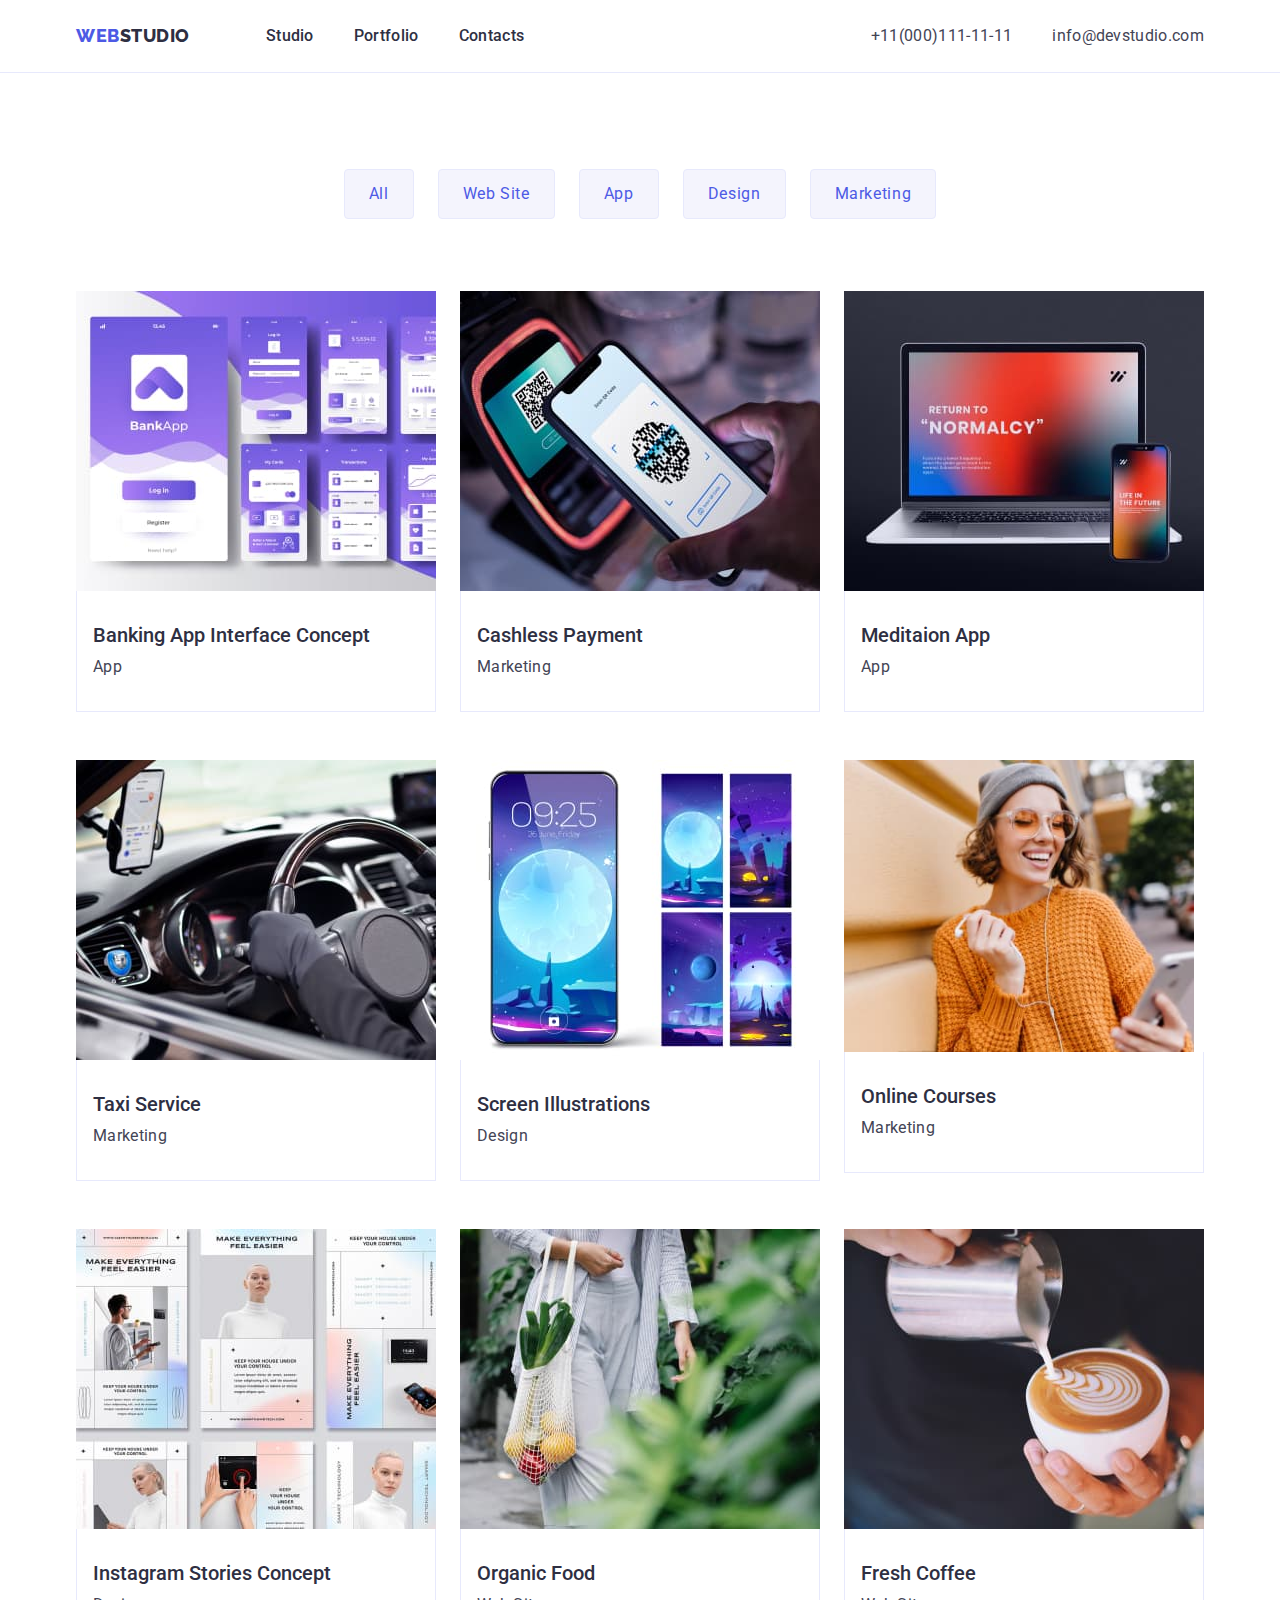
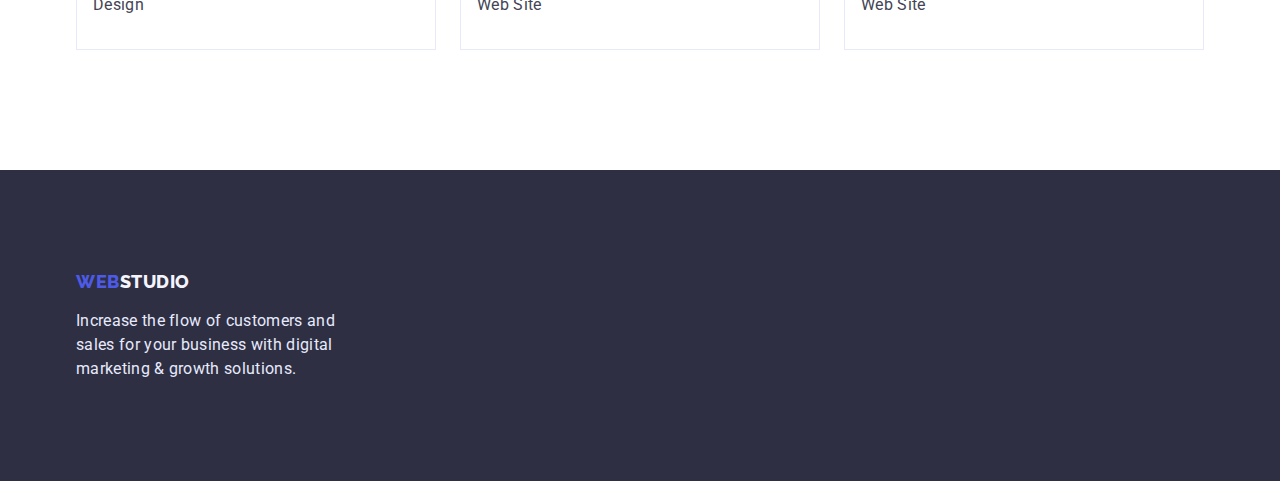
==== portfolio.html @ d16ca0e7 "Initial commit" ====
<!DOCTYPE html>
<html lang="en">
  <head>
    <meta charset="UTF-8" />
    <meta http-equiv="X-UA-Compatible" content="IE=edge" />
    <meta name="viewport" content="width=device-width, initial-scale=1.0" />
    <title>Web Studio</title>
    <!-- Modern normalize -->
    <link
      rel="stylesheet"
      href="https://cdn.jsdelivr.net/npm/modern-normalize@1.1.0/modern-normalize.min.css"
    />
    <!-- Fonts -->
    <link rel="preconnect" href="https://fonts.googleapis.com" />
    <link rel="preconnect" href="https://fonts.gstatic.com" crossorigin />
    <link
      href="https://fonts.googleapis.com/css2?family=Raleway:wght@800&family=Roboto:wght@400;500;700;900&display=swap"
      rel="stylesheet"
    />
    <link rel="stylesheet" href="./css/styles.css" />
  </head>
  <body>
    <!-- Header -->
    <header class="header">
      <div class="header-container container">
        <a class="header-logo-link" href="./index.html">
          <span class="logo">WEB</span><span>STUDIO</span></a
        >
        <nav class="header-nav">
          <ul class="site-nav list">
            <li class="site-nav-item">
              <a class="header-link" href="./index.html">Studio</a>
            </li>
            <li class="site-nav-item">
              <a class="header-link" href="./portfolio.html">Portfolio</a>
            </li>
            <li class="site-nav-item">
              <a class="header-link" href="">Contacts</a>
            </li>
          </ul>
        </nav>
        <address class="header-adress">
          <ul class="adress-nav list">
            <li class="adress-nav-item">
              <a class="adress-link" href="tel:+11(000)111-11-11"
                >+11(000)111-11-11</a
              >
            </li>
            <li class="adress-nav-item">
              <a class="adress-link" href="mailto:info@devstudio.com"
                >info@devstudio.com</a
              >
            </li>
          </ul>
        </address>
      </div>
    </header>

    <!-- Portfolio section -->

    <main>
      <section class="portfolio-section section">
        <div class="container">
          <!-- Hidden H1 -->
          <h1 hidden>Portfolio sections</h1>
          <ul class="btn-list list">
            <li>
              <button class="btn" type="button">All</button>
            </li>
            <li>
              <button class="btn" type="button">Web Site</button>
            </li>
            <li>
              <button class="btn" type="button">App</button>
            </li>
            <li>
              <button class="btn" type="button">Design</button>
            </li>
            <li>
              <button class="btn" type="button">Marketing</button>
            </li>
          </ul>
          <ul class="portfolio-list list">
            <li class="portfolio-list-item">
              <img src="./images/portfolio/project1.jpg"Bank app" width="360" />
              <div class="portfolio-wrapper">
                <h2 class="section-sub-title">Banking App Interface Concept</h2>
                <p class="section-text">App</p>
              </div>
            </li>
            <li class="portfolio-list-item">
              <img
                src="./images/portfolio/project2.jpg"
                alt="Payment"
                width="360"
              />
              <div class="portfolio-wrapper">
                <h2 class="section-sub-title">Cashless Payment</h2>
                <p class="section-text">Marketing</p>
              </div>
            </li>
            <li class="portfolio-list-item">
              <img
                src="./images/portfolio/project3.jpg"
                alt="Meditacion"
                width="360"
              />
              <div class="portfolio-wrapper">
                <h2 class="section-sub-title">Meditaion App</h2>
                <p class="section-text">App</p>
              </div>
            </li>
            <li class="portfolio-list-item">
              <img
                src="./images/portfolio/project4.jpg"
                alt="Taxi"
                width="360"
              />
              <div class="portfolio-wrapper">
                <h2 class="section-sub-title">Taxi Service</h2>
                <p class="section-text">Marketing</p>
              </div>
            </li>
            <li class="portfolio-list-item">
              <img
                src="./images/portfolio/project5.jpg"
                alt="Design"
                width="360"
              />
              <div class="portfolio-wrapper">
                <h2 class="section-sub-title">Screen Illustrations</h2>
                <p class="section-text">Design</p>
              </div>
            </li>
            <li class="portfolio-list-item">
              <img
                src="./images/portfolio/project6.jpg"
                alt="Coursers"
                width="350"
              />
              <div class="portfolio-wrapper">
                <h2 class="section-sub-title">Online Courses</h2>
                <p class="section-text">Marketing</p>
              </div>
            </li>
            <li class="portfolio-list-item">
              <img
                src="./images/portfolio/project7.jpg"
                alt="Instagram concept"
                width="360"
              />
              <div class="portfolio-wrapper">
                <h2 class="section-sub-title">Instagram Stories Concept</h2>
                <p class="section-text">Design</p>
              </div>
            </li>
            <li class="portfolio-list-item">
              <img
                src="./images/portfolio/project8.jpg"
                alt="Food"
                width="360"
              />
              <div class="portfolio-wrapper">
                <h2 class="section-sub-title">Organic Food</h2>
                <p class="section-text">Web Site</p>
              </div>
            </li>
            <li class="portfolio-list-item">
              <img
                src="./images/portfolio/project9.jpg"
                alt="Coffee"
                width="360"
              />
              <div class="portfolio-wrapper">
                <h2 class="section-sub-title">Fresh Coffee</h2>
                <p class="section-text">Web Site</p>
              </div>
            </li>
          </ul>
        </div>
      </section>
    </main>

    <!-- Footer -->

    <footer class="footer-section section">
      <div class="container">
        <a class="footer-logo-link" href="./index.html"
          ><span class="logo">WEB</span><span>STUDIO</span>
        </a>
        <p class="footer-text">
          Increase the flow of customers and sales for your business with
          digital marketing &#38; growth solutions.
        </p>
      </div>
    </footer>
  </body>
</html>
---- css/styles.css ----
/**
  |============================
  | Styles for WEBSTUDIO page 
  |============================
*/
/* цвет основного текста #2E2F42 */
/* вторичный цвет текста  #434455 */
/* белый цвет #FFFFFF */
/* светлый цвет для лого #F4F4FD */
/* светлый цвет в футере #E7E9FC */
/* акцент на кнопке #4D5AE5 */

html {
  box-sizing: border-box;
}
*,
*::before,
*::after {
  box-sizing: inherit;
}
:root {
  --logo-color: #4d5ae5;
  --hover-color: #404bbf;
  --text-color: #434455;
  --title-text-color: #2e2f42;
  --accent-color: #4d5ae5;
  --white-color: #ffffff;
  --logo-light-color: #f4f4fd;
  --footer-color: #e7e9fc;
  --backgroind-color: #2e2f42;
  --color-light: #f4f4fd;
  --button-color: #404bbf;

  /* Others */

  --indent: 24px;
  --items1: 3;
  --items2: 4;
  --items3: 2;
}

body {
  background-color: var(--white-color);
  color: var(--text-color);
  font-family: "Roboto";
  font-size: 16px;
  margin: 0;
}
img {
  display: block;
  max-width: 100%;
  height: auto;
}

h1,
h2,
h3,
h4,
h5,
h6,
p,
ul {
  margin: 0;
}
.list {
  padding: 0;
  margin: 0;
  list-style-type: none;
}
.container {
  max-width: 1158px;
  padding-left: 15px;
  padding-right: 15px;
  margin: 0 auto;
  /* outline: 2px solid red; */
}

.section {
  padding-top: 120px;
  padding-bottom: 120px;
}

/* Header section */
/* Styles logo */
.header {
  border-bottom: 1px solid #e7e9fc;
}
.header-container {
  display: flex;
  align-items: center;
}
.header-logo-link {
  font-family: "Raleway";
  font-weight: 800;
  font-size: 18px;
  line-height: 1.3;
  letter-spacing: 0.03em;
  text-transform: uppercase;
  color: var(--title-text-color);
  text-decoration: none;
  margin-right: 76px;
}

.logo {
  color: var(--logo-color);
}

/* Styles Header list */
.list {
  list-style-type: none;
}

.header-link {
  padding-top: 24px;
  padding-bottom: 24px;
  display: block;
  color: var(--title-text-color);
  text-decoration: none;
  font-weight: 500;
  line-height: 1.5;
  letter-spacing: 0.02em;
}

.header-link:hover,
.header-link:focus {
  color: var(--hover-color);
}
.header-nav {
  margin-right: auto;
}
.site-nav {
  display: flex;
  gap: 40px;
}

/* .site-nav-item:not(:last-child) {
  /* margin-right: 40px; */

/* Styles adress */
.adress-nav {
  display: flex;
  align-items: center;
  gap: 40px;
}
/* .adress-nav-item:not(:last-child) {
  margin-right: 40px;
} */
.adress-link {
  font-style: normal;
  line-height: 1.5;
  letter-spacing: 0.02em;
  color: var(--text-color);
  text-decoration: none;
  padding-top: 24px;
  padding-bottom: 24px;
}

.adress-link:hover,
.adress-link:focus {
  color: var(--hover-color);
}

/* Hero section */
.hero {
  text-align: center;
  background-color: var(--backgroind-color);
  padding-top: 188px;
  padding-bottom: 188px;
}
.hero-title {
  margin: 0 auto;
  margin-bottom: 48px;
  color: var(--white-color);
  font-size: 56px;
  line-height: 1.07;
  letter-spacing: 0.02em;
  max-width: 498px;
  text-align: center;
}

/* Button */
.button {
  display: inline-block;
  padding: 16px 32px;
  font-weight: 500;
  font-size: 16px;
  line-height: 1.5;
  align-items: center;
  letter-spacing: 0.04em;
  color: var(--white-color);
  background-color: var(--accent-color);
  cursor: pointer;
  border: none;
  border-radius: 4px;
}
.button:hover,
.button:focus {
  background: var(--button-color);
}

/* Main section */
/* Section features */
.feature-section {
  padding-bottom: 0;
}
.feature-list {
  display: flex;
  gap: var(--indent);
}

/* --indent: 24px;
  --items1: 3;
  --items2: 4; */

.feature-list-item {
  flex-basis: calc((100% - (var(--indent) * var(--items1))) / var(--items2));
}
/* .feature-list-item:not(:last-child) {
  margin-right: 24px;
} */

.section-sub-title {
  margin-top: 0;
  margin-bottom: 8px;
  color: var(--title-text-color);
  font-weight: 500;
  font-size: 20px;
  line-height: 1.2;
}
.section-text {
  margin-top: 0;
  margin-bottom: 0;
  font-variant: var(--text-color);
  line-height: 1.5;
  letter-spacing: 0.02em;
}

.gallery-list {
  display: flex;
  gap: var(--indent);
}
/* --indent: 24px;
  --items1: 3;
  --items2: 4; */
.gallery-list-item {
  flex-basis: calc((100% - (var(--indent) * var(--items3))) / var(--items1));
}
/* .gallery-list-item:not(:last-child) {
  margin-right: 24px;
} */

/* About work section */
.section-title {
  font-size: 36px;
  line-height: 1.1;
  text-align: center;
  letter-spacing: 0.02em;
  text-transform: capitalize;
  color: var(--title-text-color);
  margin-bottom: 72px;
}
.team-card {
  display: flex;
  align-items: center;
  gap: var(--indent);
}
/* --indent: 24px;
  --items1: 3;
  --items2: 4;
  --items3: 2; */
.team-card-item {
  border: 0, 5px solid var(--color-light);
  background: var(--white-color);
  border-radius: 0px 0px 4px 4px;
  flex-basis: calc((100% - (var(--indent) * var(--items1))) / var(--items2));
}
/* .team-card-item:not(:last-child) {
  margin-right: 24px;
} */
/* .list > .item {
  padding-top: 72px;
} */
/* About team section */
.team-section {
  background: var(--color-light);
}
.team-wrapper {
  padding-top: 32px;
  padding-right: 16px;
  padding-bottom: 32px;
  padding-left: 16px;
  text-align: center;
}
.section-work {
  padding-bottom: 120px;
}
.team-work {
  background-color: var(--color-light);
  padding-bottom: 120px;
}
/* Footer */

.footer-section {
  background-color: var(--backgroind-color);
  padding-top: 100px;
  padding-bottom: 100px;
}
.footer-logo-link {
  font-family: "Raleway";
  font-style: normal;
  font-weight: 800;
  font-size: 18px;
  line-height: 1.2;
  letter-spacing: 0.03em;
  text-transform: uppercase;
  color: var(--color-light);
  text-decoration: none;
}
.footer-text {
  color: var(--footer-color);
  line-height: 1.5;
  letter-spacing: 0.02em;
  margin-top: 16px;
}

/**
  |============================
  | Styles for Portfolio page
  |============================
*/

/* Portfolio section */

.btn {
  color: var(--accent-color);
  font-size: 16px;
  line-height: 1.5;
  letter-spacing: 0.04em;
  background: var(--color-light);
  cursor: pointer;
  border: none;
  padding-top: 12px;
  padding-right: 24px;
  padding-bottom: 12px;
  padding-left: 24px;
  border: 1px solid var(--footer-color);
  border-radius: 4px;
}

/* Hover/focus */
.btn:focus,
.btn:hover {
  background: var(--hover-color);
  color: var(--white-color);
}
.btn-list {
  display: flex;
  gap: 24px;
  margin-bottom: 72px;
  justify-content: center;
}
/* Portfolio */
.portfolio-section {
  padding-top: 96px;
}
.portfolio-list {
  display: flex;
  flex-wrap: wrap;
  gap: 48px var(--indent);
}
.portfolio-wrapper {
  padding-top: 32px;
  padding-bottom: 32px;
  padding-left: 16px;
  border: 1px solid var(--footer-color);
  border-top: none;
}

.portfolio-list-item {
  flex-basis: calc((100% - (var(--indent) * var(--items3))) / var(--items1));
}
/* Footer */
.footer-section {
  background-color: var(--backgroind-color);
  padding-top: 100px;
  padding-bottom: 100px;
}

.footer-logo-link {
  font-family: "Raleway";
  font-weight: 800;
  font-size: 18px;
  line-height: 1.3;
  letter-spacing: 0.03em;
  text-transform: uppercase;
  color: var(--color-light);
  text-decoration: none;
}
.footer-text {
  display: block;
  line-height: 1.5;
  letter-spacing: 0.02em;
  color: var(--footer-color);
  width: 264px;
}
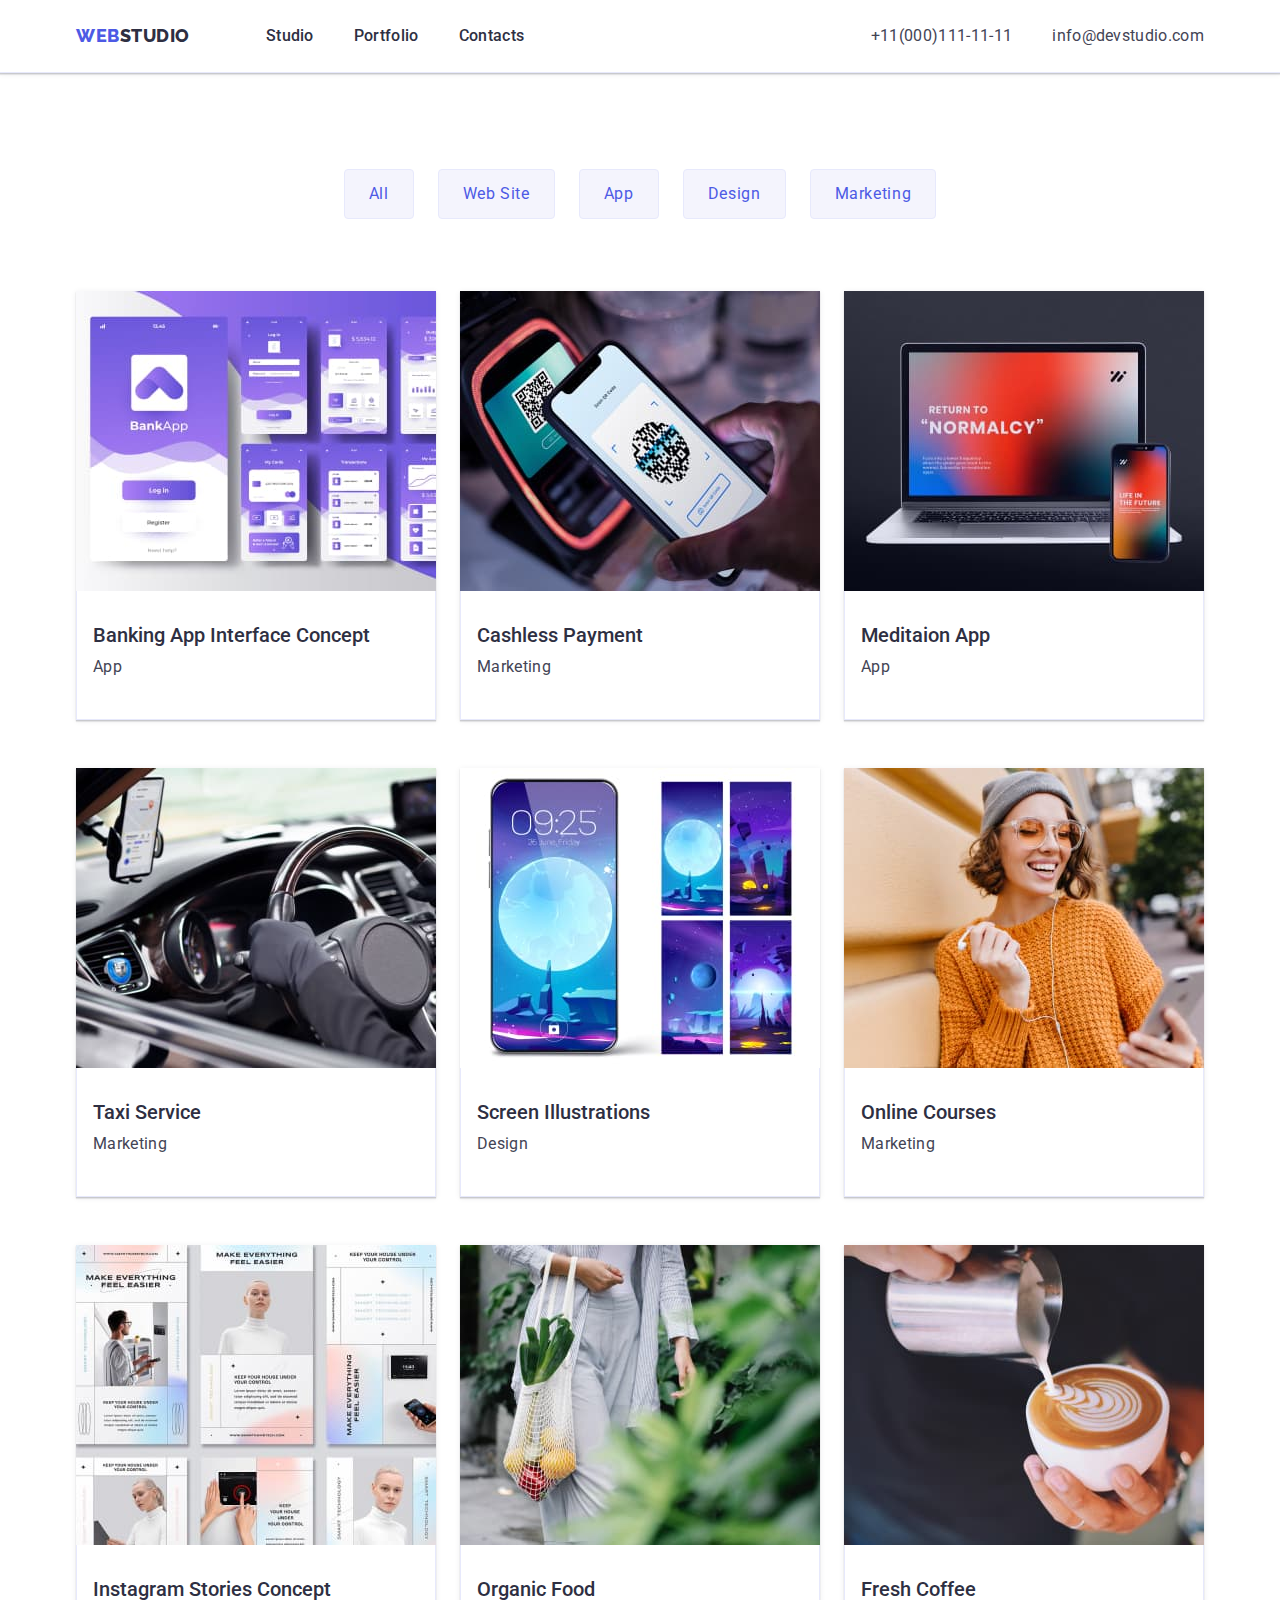
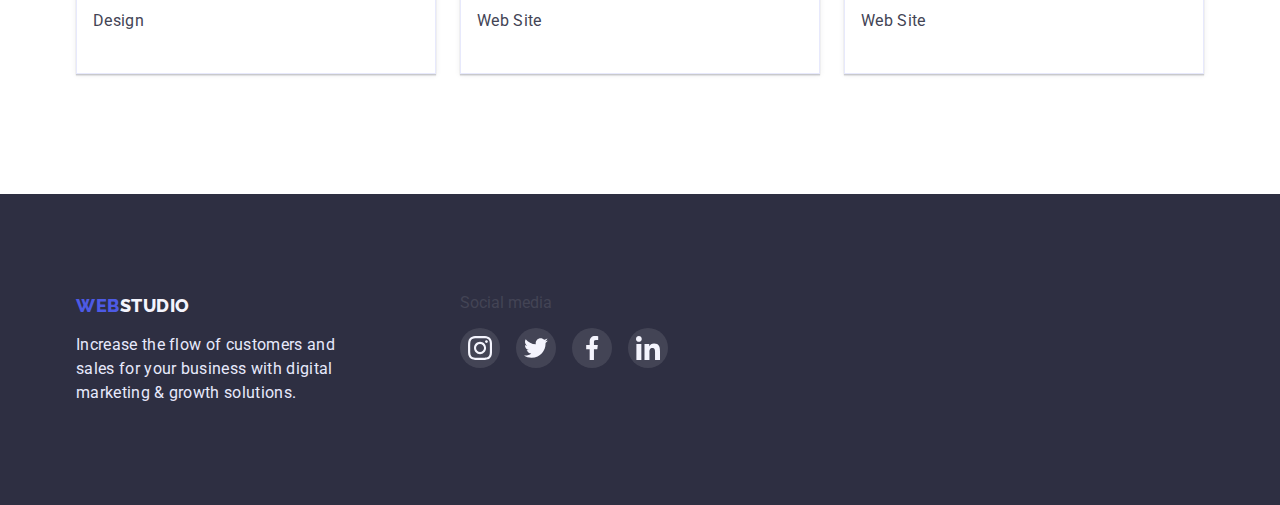
==== commit cd96f97e: "homework 4" ====
--- a/portfolio.html
+++ b/portfolio.html
@@ -82,99 +82,120 @@
           </ul>
           <ul class="portfolio-list list">
             <li class="portfolio-list-item">
-              <img src="./images/portfolio/project1.jpg"Bank app" width="360" />
-              <div class="portfolio-wrapper">
-                <h2 class="section-sub-title">Banking App Interface Concept</h2>
-                <p class="section-text">App</p>
-              </div>
-            </li>
-            <li class="portfolio-list-item">
-              <img
-                src="./images/portfolio/project2.jpg"
-                alt="Payment"
-                width="360"
-              />
-              <div class="portfolio-wrapper">
-                <h2 class="section-sub-title">Cashless Payment</h2>
-                <p class="section-text">Marketing</p>
-              </div>
-            </li>
-            <li class="portfolio-list-item">
-              <img
-                src="./images/portfolio/project3.jpg"
-                alt="Meditacion"
-                width="360"
-              />
-              <div class="portfolio-wrapper">
-                <h2 class="section-sub-title">Meditaion App</h2>
-                <p class="section-text">App</p>
-              </div>
-            </li>
-            <li class="portfolio-list-item">
-              <img
-                src="./images/portfolio/project4.jpg"
-                alt="Taxi"
-                width="360"
-              />
-              <div class="portfolio-wrapper">
-                <h2 class="section-sub-title">Taxi Service</h2>
-                <p class="section-text">Marketing</p>
-              </div>
-            </li>
-            <li class="portfolio-list-item">
-              <img
-                src="./images/portfolio/project5.jpg"
-                alt="Design"
-                width="360"
-              />
-              <div class="portfolio-wrapper">
-                <h2 class="section-sub-title">Screen Illustrations</h2>
-                <p class="section-text">Design</p>
-              </div>
-            </li>
-            <li class="portfolio-list-item">
-              <img
-                src="./images/portfolio/project6.jpg"
-                alt="Coursers"
-                width="350"
-              />
-              <div class="portfolio-wrapper">
-                <h2 class="section-sub-title">Online Courses</h2>
-                <p class="section-text">Marketing</p>
-              </div>
-            </li>
-            <li class="portfolio-list-item">
-              <img
-                src="./images/portfolio/project7.jpg"
-                alt="Instagram concept"
-                width="360"
-              />
-              <div class="portfolio-wrapper">
-                <h2 class="section-sub-title">Instagram Stories Concept</h2>
-                <p class="section-text">Design</p>
-              </div>
-            </li>
-            <li class="portfolio-list-item">
-              <img
-                src="./images/portfolio/project8.jpg"
-                alt="Food"
-                width="360"
-              />
-              <div class="portfolio-wrapper">
-                <h2 class="section-sub-title">Organic Food</h2>
-                <p class="section-text">Web Site</p>
-              </div>
-            </li>
-            <li class="portfolio-list-item">
-              <img
-                src="./images/portfolio/project9.jpg"
-                alt="Coffee"
-                width="360"
-              />
-              <div class="portfolio-wrapper">
-                <h2 class="section-sub-title">Fresh Coffee</h2>
-                <p class="section-text">Web Site</p>
-              </div>
+              <a class="card-link link" href="">
+                <img src="./images/portfolio/project1.jpg"Bank app" width="360"
+                />
+                <div class="portfolio-wrapper">
+                  <h2 class="section-sub-title">
+                    Banking App Interface Concept
+                  </h2>
+                  <p class="section-text">App</p>
+                </div>
+              </a>
+            </li>
+            <li class="portfolio-list-item">
+              <a class="card-link link" href="">
+                <img
+                  src="./images/portfolio/project2.jpg"
+                  alt="Payment"
+                  width="360"
+                />
+                <div class="portfolio-wrapper">
+                  <h2 class="section-sub-title">Cashless Payment</h2>
+                  <p class="section-text">Marketing</p>
+                </div>
+              </a>
+            </li>
+            <li class="portfolio-list-item">
+              <a class="card-link link" href="">
+                <img
+                  src="./images/portfolio/project3.jpg"
+                  alt="Meditacion"
+                  width="360"
+                />
+                <div class="portfolio-wrapper">
+                  <h2 class="section-sub-title">Meditaion App</h2>
+                  <p class="section-text">App</p>
+                </div>
+              </a>
+            </li>
+            <li class="portfolio-list-item">
+              <a class="card-link link" href="">
+                <img
+                  src="./images/portfolio/project4.jpg"
+                  alt="Taxi"
+                  width="360"
+                />
+                <div class="portfolio-wrapper">
+                  <h2 class="section-sub-title">Taxi Service</h2>
+                  <p class="section-text">Marketing</p>
+                </div>
+              </a>
+            </li>
+            <li class="portfolio-list-item">
+              <a class="card-link link" href="">
+                <img
+                  src="./images/portfolio/project5.jpg"
+                  alt="Design"
+                  width="360"
+                />
+                <div class="portfolio-wrapper">
+                  <h2 class="section-sub-title">Screen Illustrations</h2>
+                  <p class="section-text">Design</p>
+                </div>
+              </a>
+            </li>
+            <li class="portfolio-list-item">
+              <a class="card-link link" href="">
+                <img
+                  src="./images/portfolio/project6.jpg"
+                  alt="Coursers"
+                  width="360"
+                />
+                <div class="portfolio-wrapper">
+                  <h2 class="section-sub-title">Online Courses</h2>
+                  <p class="section-text">Marketing</p>
+                </div>
+              </a>
+            </li>
+            <li class="portfolio-list-item">
+              <a class="card-link link" href="">
+                <img
+                  src="./images/portfolio/project7.jpg"
+                  alt="Instagram concept"
+                  width="360"
+                />
+                <div class="portfolio-wrapper">
+                  <h2 class="section-sub-title">Instagram Stories Concept</h2>
+                  <p class="section-text">Design</p>
+                </div>
+              </a>
+            </li>
+            <li class="portfolio-list-item">
+              <a class="card-link link" href="">
+                <img
+                  src="./images/portfolio/project8.jpg"
+                  alt="Food"
+                  width="360"
+                />
+                <div class="portfolio-wrapper">
+                  <h2 class="section-sub-title">Organic Food</h2>
+                  <p class="section-text">Web Site</p>
+                </div>
+              </a>
+            </li>
+            <li class="portfolio-list-item">
+              <a class="card-link link" href="">
+                <img
+                  src="./images/portfolio/project9.jpg"
+                  alt="Coffee"
+                  width="360"
+                />
+                <div class="portfolio-wrapper">
+                  <h2 class="section-sub-title">Fresh Coffee</h2>
+                  <p class="section-text">Web Site</p>
+                </div>
+              </a>
             </li>
           </ul>
         </div>
@@ -184,14 +205,73 @@
     <!-- Footer -->
 
     <footer class="footer-section section">
-      <div class="container">
-        <a class="footer-logo-link" href="./index.html"
-          ><span class="logo">WEB</span><span>STUDIO</span>
-        </a>
-        <p class="footer-text">
-          Increase the flow of customers and sales for your business with
-          digital marketing &#38; growth solutions.
-        </p>
+      <div class="container footer-container">
+        <div class="footer-about-logo">
+          <a class="footer-logo-link" href="./index.html"
+            ><span class="logo">WEB</span><span>STUDIO</span>
+          </a>
+          <p class="footer-text">
+            Increase the flow of customers and sales for your business with
+            digital marketing &#38; growth solutions.
+          </p>
+        </div>
+        <div class="socials-footer">
+          <p>Social media</p>
+          <ul class="socials-footer-list list">
+            <li class="socials-footer-items">
+              <a
+                class="socials-link-footer link"
+                href="https://www.instagram.com/"
+                aria-label="Instagram"
+                rel="noopener noreferrer"
+                target="_blank"
+              >
+                <svg class="social-icon" width="24" heigh="24">
+                  <use href="./images/icons.svg#icon-instagram"></use>
+                </svg>
+              </a>
+            </li>
+            <li class="socials-footer-items">
+              <a
+                class="socials-link-footer link"
+                href="https://www.twitter.com/"
+                aria-label="Twitter"
+                rel="noopener noreferrer"
+                target="_blank"
+              >
+                <svg class="social-icon" width="24" heigh="24">
+                  <use href="./images/icons.svg#icon-twitter"></use>
+                </svg>
+              </a>
+            </li>
+            <li class="socials-footer-items">
+              <a
+                class="socials-link-footer link"
+                href="https://www.facebook.com/"
+                aria-label="Facebook"
+                rel="noopener noreferrer"
+                target="_blank"
+              >
+                <svg class="social-icon" width="24" heigh="24">
+                  <use href="./images/icons.svg#icon-facebook"></use>
+                </svg>
+              </a>
+            </li>
+            <li class="socials-footer-items">
+              <a
+                class="socials-link-footer link"
+                href="https://www.linkedin.com/"
+                aria-label="linkedin"
+                rel="noopener noreferrer"
+                target="_blank"
+              >
+                <svg class="social-icon" width="24" heigh="24">
+                  <use href="./images/icons.svg#icon-linkedin"></use>
+                </svg>
+              </a>
+            </li>
+          </ul>
+        </div>
       </div>
     </footer>
   </body>
--- a/css/styles.css
+++ b/css/styles.css
@@ -30,6 +30,9 @@
   --backgroind-color: #2e2f42;
   --color-light: #f4f4fd;
   --button-color: #404bbf;
+  --border-color: #8e8f99;
+  --hover-color-icons: #31d0aa;
+  --background-color-footer: rgba(255, 255, 255, 0.1);
 
   /* Others */
 
@@ -84,6 +87,8 @@
 /* Styles logo */
 .header {
   border-bottom: 1px solid #e7e9fc;
+  box-shadow: 0px 2px 1px rgba(46, 47, 66, 0.08),
+    0px 1px 1px rgba(46, 47, 66, 0.16), 0px 1px 6px rgba(46, 47, 66, 0.08);
 }
 .header-container {
   display: flex;
@@ -166,6 +171,15 @@
   background-color: var(--backgroind-color);
   padding-top: 188px;
   padding-bottom: 188px;
+  background-image: linear-gradient(
+      rgba(46, 47, 66, 0.7),
+      rgba(46, 47, 66, 0.7)
+    ),
+    url(../images/hero/hero.jpg);
+  background-repeat: no-repeat;
+  background-size: cover;
+  width: 1440px;
+  margin: 0 auto;
 }
 .hero-title {
   margin: 0 auto;
@@ -214,6 +228,15 @@
 
 .feature-list-item {
   flex-basis: calc((100% - (var(--indent) * var(--items1))) / var(--items2));
+}
+.icons-container {
+  padding: 0;
+  display: flex;
+  justify-content: center;
+  align-items: center;
+  background-color: var(--color-light);
+  border-radius: 4px;
+  margin-bottom: 8px;
 }
 /* .feature-list-item:not(:last-child) {
   margin-right: 24px;
@@ -229,7 +252,7 @@
 }
 .section-text {
   margin-top: 0;
-  margin-bottom: 0;
+  margin-bottom: 8px;
   font-variant: var(--text-color);
   line-height: 1.5;
   letter-spacing: 0.02em;
@@ -272,6 +295,8 @@
   border: 0, 5px solid var(--color-light);
   background: var(--white-color);
   border-radius: 0px 0px 4px 4px;
+  box-shadow: 0px 1px 6px rgba(46, 47, 66, 0.08),
+    0px 1px 1px rgba(46, 47, 66, 0.16), 0px 2px 1px rgba(46, 47, 66, 0.08);
   flex-basis: calc((100% - (var(--indent) * var(--items1))) / var(--items2));
 }
 /* .team-card-item:not(:last-child) {
@@ -298,6 +323,51 @@
   background-color: var(--color-light);
   padding-bottom: 120px;
 }
+
+.socials-list {
+  display: flex;
+  justify-content: center;
+  gap: 24px;
+}
+.socials-link {
+  display: flex;
+  align-items: center;
+  justify-content: center;
+  width: 40px;
+  height: 40px;
+  background-color: var(--accent-color);
+  border-radius: 50%;
+}
+.social-icon {
+  fill: currentColor;
+}
+.socials-link:hover {
+  background-color: var(--hover-color);
+}
+
+.customers-list {
+  display: flex;
+  gap: 24px;
+  margin-top: 72px;
+}
+.customers-link {
+  display: flex;
+  align-items: center;
+  justify-content: center;
+  width: 168px;
+  height: 88px;
+  border: 1px solid var(--border-color);
+  border-radius: 4px;
+  fill: var(--border-color);
+}
+.customers-icon {
+  fill: currentColor;
+}
+.customers-link:hover,
+.customers-link:focus {
+  border: 1px solid var(--hover-color);
+  fill: var(--hover-color);
+}
 /* Footer */
 
 .footer-section {
@@ -305,6 +375,11 @@
   padding-top: 100px;
   padding-bottom: 100px;
 }
+.footer-container {
+  display: flex;
+  gap: 120px;
+}
+
 .footer-logo-link {
   font-family: "Raleway";
   font-style: normal;
@@ -322,6 +397,29 @@
   letter-spacing: 0.02em;
   margin-top: 16px;
 }
+.socials-footer {
+  width: 208px;
+}
+.socials-footer-list {
+  display: flex;
+  gap: 16px;
+  align-items: center;
+  padding-top: 16px;
+}
+.socials-link-footer {
+  display: flex;
+  justify-content: center;
+  align-items: center;
+  width: 40px;
+  height: 40px;
+  border-radius: 50%;
+  background-color: var(--background-color-footer);
+}
+
+.socials-link-footer:hover,
+:focus {
+  background-color: var(--hover-color-icons);
+}
 
 /**
   |============================
@@ -352,6 +450,8 @@
 .btn:hover {
   background: var(--hover-color);
   color: var(--white-color);
+  box-shadow: 0px 3px 1px rgba(0, 0, 0, 0.1), 0px 2px 1px rgba(0, 0, 0, 0.08),
+    0px 2px 2px rgba(0, 0, 0, 0.12);
 }
 .btn-list {
   display: flex;
@@ -378,6 +478,17 @@
 
 .portfolio-list-item {
   flex-basis: calc((100% - (var(--indent) * var(--items3))) / var(--items1));
+  box-shadow: 0px 1px 6px rgba(46, 47, 66, 0.08),
+    0px 1px 1px rgba(46, 47, 66, 0.16), 0px 2px 1px rgba(46, 47, 66, 0.08);
+}
+.card-link {
+  text-decoration: none;
+  color: currentColor;
+}
+.card-link:hover,
+.card-link:focus {
+  box-shadow: 0px 1px 6px rgba(46, 47, 66, 0.08),
+    0px 1px 1px rgba(46, 47, 66, 0.16), 0px 2px 1px rgba(46, 47, 66, 0.08);
 }
 /* Footer */
 .footer-section {
